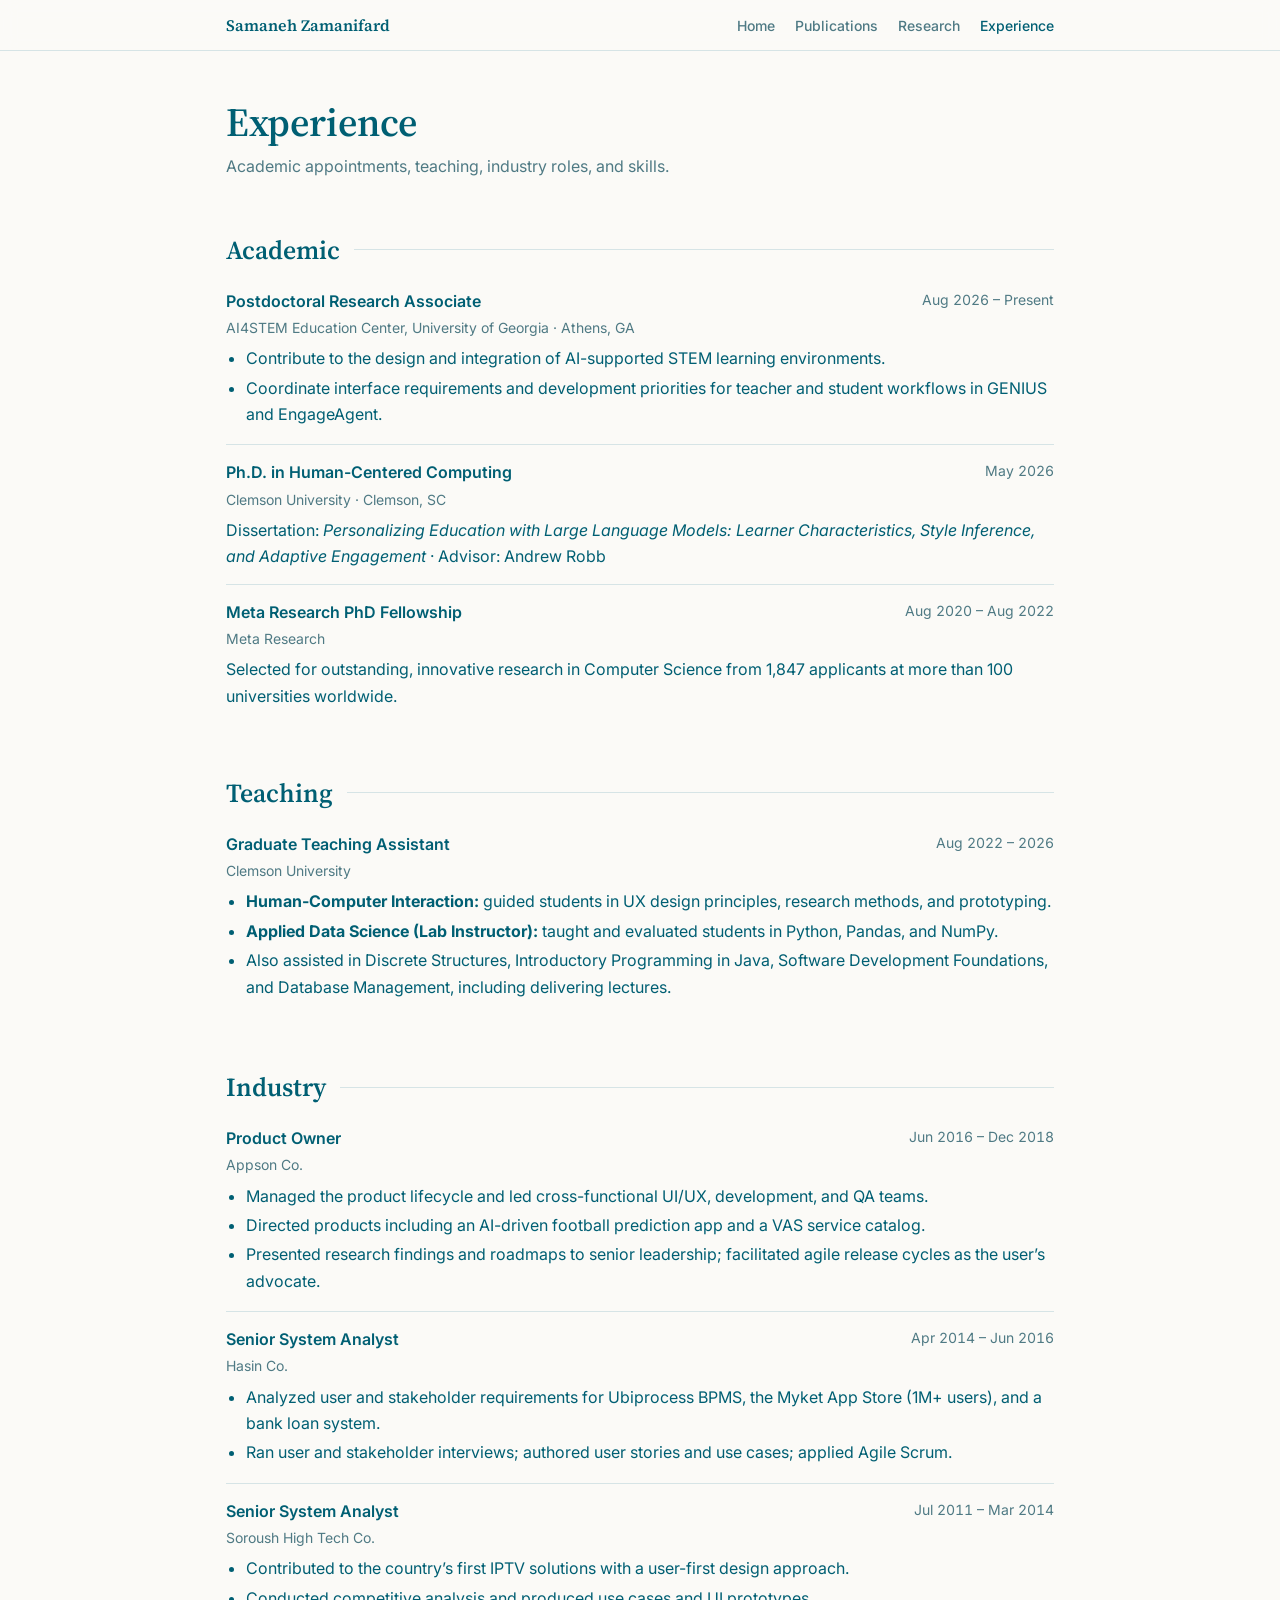
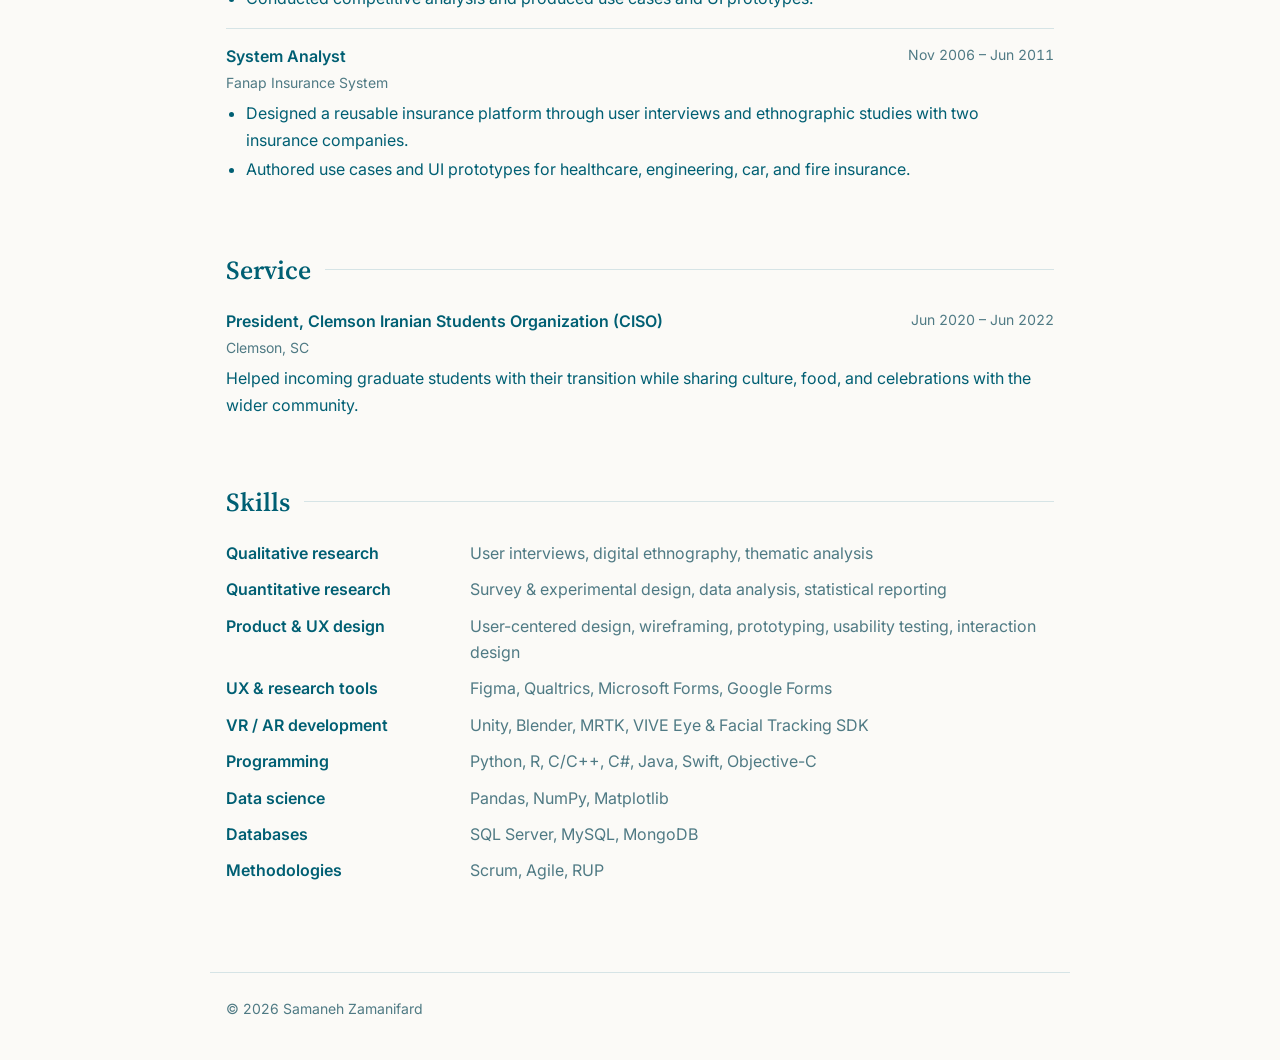
==== experience.html @ fe38f018 "Add files via upload" ====
<!doctype html>
<html lang="en">
<head>
<meta charset="utf-8">
<meta name="viewport" content="width=device-width, initial-scale=1">
<title>Experience · Samaneh Zamanifard</title>
<meta name="description" content="Academic, teaching, and industry experience of Samaneh Zamanifard.">
<link rel="preconnect" href="https://fonts.googleapis.com">
<link rel="preconnect" href="https://fonts.gstatic.com" crossorigin>
<link href="https://fonts.googleapis.com/css2?family=Source+Serif+4:opsz,wght@8..60,400;8..60,600&family=Inter:wght@400;500;600&display=swap" rel="stylesheet">
<link rel="stylesheet" href="style.css">
</head>
<body>

<nav>
  <div class="inner">
    <a class="brand" href="index.html">Samaneh Zamanifard</a>
    <a href="index.html">Home</a>
    <a href="publications.html">Publications</a>
    <a href="research.html">Research</a>
    <a class="active" href="experience.html">Experience</a>
  </div>
</nav>

<main>

  <header class="page-head">
    <h1>Experience</h1>
    <p>Academic appointments, teaching, industry roles, and skills.</p>
  </header>

  <section>
    <h2>Academic</h2>
    <div class="entry">
      <div class="entry-head"><h3>Postdoctoral Research Associate</h3><span class="date">Aug 2026 – Present</span></div>
      <div class="org">AI4STEM Education Center, University of Georgia · Athens, GA</div>
      <ul>
        <li>Contribute to the design and integration of AI-supported STEM learning environments.</li>
        <li>Coordinate interface requirements and development priorities for teacher and student workflows in GENIUS and EngageAgent.</li>
      </ul>
    </div>
    <div class="entry">
      <div class="entry-head"><h3>Ph.D. in Human-Centered Computing</h3><span class="date">May 2026</span></div>
      <div class="org">Clemson University · Clemson, SC</div>
      <p style="margin:4px 0 0">Dissertation: <em>Personalizing Education with Large Language Models: Learner Characteristics, Style Inference, and Adaptive Engagement</em> · Advisor: Andrew Robb</p>
    </div>
    <div class="entry">
      <div class="entry-head"><h3><a href="https://research.facebook.com/fellows/zamanifard-samaneh/" target="_blank" rel="noopener">Meta Research PhD Fellowship</a></h3><span class="date">Aug 2020 – Aug 2022</span></div>
      <div class="org">Meta Research</div>
      <p style="margin:4px 0 0">Selected for outstanding, innovative research in Computer Science from 1,847 applicants at more than 100 universities worldwide.</p>
    </div>
  </section>

  <section>
    <h2>Teaching</h2>
    <div class="entry">
      <div class="entry-head"><h3>Graduate Teaching Assistant</h3><span class="date">Aug 2022 – 2026</span></div>
      <div class="org">Clemson University</div>
      <ul>
        <li><strong>Human-Computer Interaction:</strong> guided students in UX design principles, research methods, and prototyping.</li>
        <li><strong>Applied Data Science (Lab Instructor):</strong> taught and evaluated students in Python, Pandas, and NumPy.</li>
        <li>Also assisted in Discrete Structures, Introductory Programming in Java, Software Development Foundations, and Database Management, including delivering lectures.</li>
      </ul>
    </div>
  </section>

  <section>
    <h2>Industry</h2>
    <div class="entry">
      <div class="entry-head"><h3>Product Owner</h3><span class="date">Jun 2016 – Dec 2018</span></div>
      <div class="org">Appson Co.</div>
      <ul>
        <li>Managed the product lifecycle and led cross-functional UI/UX, development, and QA teams.</li>
        <li>Directed products including an AI-driven football prediction app and a VAS service catalog.</li>
        <li>Presented research findings and roadmaps to senior leadership; facilitated agile release cycles as the user’s advocate.</li>
      </ul>
    </div>
    <div class="entry">
      <div class="entry-head"><h3>Senior System Analyst</h3><span class="date">Apr 2014 – Jun 2016</span></div>
      <div class="org">Hasin Co.</div>
      <ul>
        <li>Analyzed user and stakeholder requirements for Ubiprocess BPMS, the Myket App Store (1M+ users), and a bank loan system.</li>
        <li>Ran user and stakeholder interviews; authored user stories and use cases; applied Agile Scrum.</li>
      </ul>
    </div>
    <div class="entry">
      <div class="entry-head"><h3>Senior System Analyst</h3><span class="date">Jul 2011 – Mar 2014</span></div>
      <div class="org">Soroush High Tech Co.</div>
      <ul>
        <li>Contributed to the country’s first IPTV solutions with a user-first design approach.</li>
        <li>Conducted competitive analysis and produced use cases and UI prototypes.</li>
      </ul>
    </div>
    <div class="entry">
      <div class="entry-head"><h3>System Analyst</h3><span class="date">Nov 2006 – Jun 2011</span></div>
      <div class="org">Fanap Insurance System</div>
      <ul>
        <li>Designed a reusable insurance platform through user interviews and ethnographic studies with two insurance companies.</li>
        <li>Authored use cases and UI prototypes for healthcare, engineering, car, and fire insurance.</li>
      </ul>
    </div>
  </section>

  <section>
    <h2>Service</h2>
    <div class="entry">
      <div class="entry-head"><h3>President, Clemson Iranian Students Organization (CISO)</h3><span class="date">Jun 2020 – Jun 2022</span></div>
      <div class="org">Clemson, SC</div>
      <p style="margin:4px 0 0">Helped incoming graduate students with their transition while sharing culture, food, and celebrations with the wider community.</p>
    </div>
  </section>

  <section>
    <h2>Skills</h2>
    <dl class="skills">
      <dt>Qualitative research</dt><dd>User interviews, digital ethnography, thematic analysis</dd>
      <dt>Quantitative research</dt><dd>Survey &amp; experimental design, data analysis, statistical reporting</dd>
      <dt>Product &amp; UX design</dt><dd>User-centered design, wireframing, prototyping, usability testing, interaction design</dd>
      <dt>UX &amp; research tools</dt><dd>Figma, Qualtrics, Microsoft Forms, Google Forms</dd>
      <dt>VR / AR development</dt><dd>Unity, Blender, MRTK, VIVE Eye &amp; Facial Tracking SDK</dd>
      <dt>Programming</dt><dd>Python, R, C/C++, C#, Java, Swift, Objective-C</dd>
      <dt>Data science</dt><dd>Pandas, NumPy, Matplotlib</dd>
      <dt>Databases</dt><dd>SQL Server, MySQL, MongoDB</dd>
      <dt>Methodologies</dt><dd>Scrum, Agile, RUP</dd>
    </dl>
  </section>

</main>

<footer>© 2026 Samaneh Zamanifard</footer>

</body>
</html>
---- style.css ----
:root {
  --bg: #fbfaf7;
  --surface: #ffffff;
  --text: #005f73;
  --muted: #4f7a84;
  --line: #d6e4e6;
  --accent: #005f73;
  --accent-soft: #e2f0f2;
}
@media (prefers-color-scheme: dark) {
  :root:not([data-theme="light"]) {
    --bg: #0f1a1d;
    --surface: #152428;
    --text: #cde6ea;
    --muted: #8fb2b9;
    --line: #23393e;
    --accent: #6fc3cf;
    --accent-soft: #143238;
  }
}
:root[data-theme="dark"] {
  --bg: #0f1a1d;
  --surface: #152428;
  --text: #cde6ea;
  --muted: #8fb2b9;
  --line: #23393e;
  --accent: #6fc3cf;
  --accent-soft: #143238;
}

* { box-sizing: border-box; }
html { scroll-behavior: smooth; }
body {
  margin: 0;
  background: var(--bg);
  color: var(--text);
  font: 16px/1.65 "Inter", system-ui, -apple-system, sans-serif;
}
a { color: var(--accent); text-decoration: none; }
a:hover { text-decoration: underline; }

nav {
  position: sticky; top: 0; z-index: 10;
  background: color-mix(in srgb, var(--bg) 88%, transparent);
  backdrop-filter: blur(8px);
  border-bottom: 1px solid var(--line);
}
nav .inner {
  max-width: 860px; margin: 0 auto; padding: 12px 16px;
  display: flex; gap: 20px; align-items: center; overflow-x: auto;
  font-size: 14px; font-weight: 500;
}
nav .brand { font-family: "Source Serif 4", Georgia, serif; font-weight: 600; font-size: 16px; color: var(--text); margin-right: auto; white-space: nowrap; }
nav a:not(.brand) { color: var(--muted); white-space: nowrap; }
nav a:not(.brand):hover { color: var(--accent); text-decoration: none; }

main { max-width: 860px; margin: 0 auto; padding: 0 16px 80px; }

header.hero {
  display: grid; grid-template-columns: 160px 1fr; gap: 36px; align-items: center;
  padding: 56px 0 40px; border-bottom: 1px solid var(--line);
}
.photo {
  width: 160px; height: 160px; border-radius: 50%;
  background: var(--accent-soft); color: var(--accent);
  display: grid; place-items: center; object-fit: cover;
  font: 600 48px "Source Serif 4", Georgia, serif;
}
h1 { font: 600 40px/1.15 "Source Serif 4", Georgia, serif; margin: 0 0 6px; letter-spacing: -0.01em; }
.role { color: var(--muted); margin: 0 0 18px; }
.links { display: flex; flex-wrap: wrap; gap: 10px; }
.links a {
  border: 1px solid var(--line); background: var(--surface);
  padding: 6px 14px; border-radius: 999px; font-size: 14px; font-weight: 500;
}
.links a:hover { border-color: var(--accent); text-decoration: none; }

section { padding: 44px 0 8px; scroll-margin-top: 56px; }
h2 {
  font: 600 26px "Source Serif 4", Georgia, serif; margin: 0 0 20px;
  display: flex; align-items: center; gap: 14px;
}
h2::after { content: ""; flex: 1; height: 1px; background: var(--line); }
h3 { font-size: 16px; font-weight: 600; margin: 0; }

.tags { display: flex; flex-wrap: wrap; gap: 8px; margin-top: 18px; padding: 0; list-style: none; }
.tags li { background: var(--accent-soft); color: var(--accent); padding: 4px 12px; border-radius: 6px; font-size: 14px; font-weight: 500; }

.entry { padding: 14px 0; border-top: 1px solid var(--line); }
.entry:first-of-type { border-top: 0; padding-top: 0; }
.entry-head { display: flex; justify-content: space-between; gap: 16px; flex-wrap: wrap; }
.date { color: var(--muted); font-size: 14px; white-space: nowrap; font-variant-numeric: tabular-nums; }
.org { color: var(--muted); font-size: 14px; margin: 2px 0 6px; }
.entry ul { margin: 6px 0 0; padding-left: 20px; }
.entry li { margin: 3px 0; }

ol.pubs { list-style: none; padding: 0; margin: 0; counter-reset: pub; }
ol.pubs li {
  counter-increment: pub; position: relative;
  padding: 12px 0 12px 52px; border-top: 1px solid var(--line);
}
ol.pubs li:first-child { border-top: 0; }
ol.pubs li::before {
  content: counter(pub); position: absolute; left: 0; top: 12px;
  width: 36px; text-align: right; color: var(--muted); font-size: 14px; font-variant-numeric: tabular-nums;
}
.pub-title { font-weight: 600; }
.venue { font-style: italic; color: var(--muted); }
.me { font-weight: 600; text-decoration: underline; text-decoration-color: var(--accent); text-underline-offset: 3px; }
.badge { display: inline-block; font-size: 12px; font-weight: 600; padding: 1px 8px; border-radius: 4px; background: var(--accent-soft); color: var(--accent); margin-left: 6px; vertical-align: 1px; }
.pub-year { color: var(--muted); font-size: 14px; font-weight: 600; margin: 22px 0 4px; }
.pub-year:first-child { margin-top: 0; }

dl.skills { display: grid; grid-template-columns: 220px 1fr; gap: 10px 24px; margin: 0; }
dl.skills dt { font-weight: 600; }
dl.skills dd { margin: 0; color: var(--muted); }

footer { max-width: 860px; margin: 0 auto; padding: 24px 16px 40px; border-top: 1px solid var(--line); color: var(--muted); font-size: 14px; }

@media (max-width: 640px) {
  header.hero { grid-template-columns: 1fr; gap: 20px; padding-top: 36px; text-align: left; }
  .photo { width: 112px; height: 112px; font-size: 36px; }
  h1 { font-size: 32px; }
  dl.skills { grid-template-columns: 1fr; gap: 2px; }
  dl.skills dd { margin-bottom: 10px; }
  ol.pubs li { padding-left: 36px; }
  ol.pubs li::before { width: 24px; }
}

/* Multi-page additions */
nav a.active { color: var(--accent); }
.page-head { padding: 48px 0 8px; }
.page-head h1 { margin-bottom: 8px; }
.page-head p { color: var(--muted); margin: 0; }
.photo-wrap { position: relative; width: 160px; height: 160px; }
.photo-wrap img { position: absolute; inset: 0; width: 100%; height: 100%; border-radius: 50%; object-fit: cover; }
.contact-grid { display: grid; grid-template-columns: repeat(auto-fit, minmax(220px, 1fr)); gap: 12px; }
.contact-card {
  display: block; background: var(--surface); border: 1px solid var(--line);
  border-radius: 10px; padding: 14px 16px; color: var(--text);
}
.contact-card:hover { border-color: var(--accent); text-decoration: none; }
.contact-card strong { display: block; font-size: 14px; color: var(--accent); }
.contact-card span { font-size: 14px; color: var(--muted); word-break: break-all; }
.next-links { display: grid; grid-template-columns: repeat(auto-fit, minmax(200px, 1fr)); gap: 12px; }
.next-links a { background: var(--surface); border: 1px solid var(--line); border-radius: 10px; padding: 16px; color: var(--text); }
.next-links a:hover { border-color: var(--accent); text-decoration: none; }
.next-links a strong { display: block; font-family: "Source Serif 4", Georgia, serif; font-size: 18px; margin-bottom: 2px; }
.next-links a span { font-size: 14px; color: var(--muted); }
@media (max-width: 640px) {
  .photo-wrap { width: 112px; height: 112px; }
}

/* Links inside text stay visible now that text and links share the teal color */
main p a, main li a, .venue a { text-decoration: underline; text-underline-offset: 3px; text-decoration-thickness: 1px; }
.pub-title, h3 { color: var(--text); }

/* Home page: large photo beside About Me */
.intro {
  display: grid; grid-template-columns: 300px 1fr; gap: 44px; align-items: start;
  padding: 56px 0 40px; border-bottom: 1px solid var(--line);
}
.intro-photo { position: relative; width: 300px; aspect-ratio: 1; border-radius: 50%; overflow: hidden; background: var(--accent-soft); }
.intro-photo .initials { position: absolute; inset: 0; display: grid; place-items: center; color: var(--accent); font: 600 72px "Source Serif 4", Georgia, serif; }
.intro-photo img { position: absolute; inset: 0; width: 100%; height: 100%; object-fit: cover; }
.intro h1 { margin-bottom: 4px; }
.intro .role { margin-bottom: 16px; }
.intro .links { margin-bottom: 24px; }
.intro h2 { margin-bottom: 12px; }
@media (max-width: 720px) {
  .intro { grid-template-columns: 1fr; gap: 24px; padding-top: 32px; }
  .intro-photo { width: min(240px, 100%); }
}

/* Home page: contact icons */
.icon-links { display: flex; gap: 12px; margin-bottom: 24px; }
.icon-links a {
  display: grid; place-items: center; width: 44px; height: 44px; border-radius: 50%;
  background: var(--accent-soft); color: var(--accent);
  transition: background .15s, color .15s;
}
.icon-links a:hover { background: var(--accent); color: var(--bg); }
.icon-links svg { width: 20px; height: 20px; }

/* Home page: no rule line beside the Research Interests heading */
#interests h2::after { display: none; }
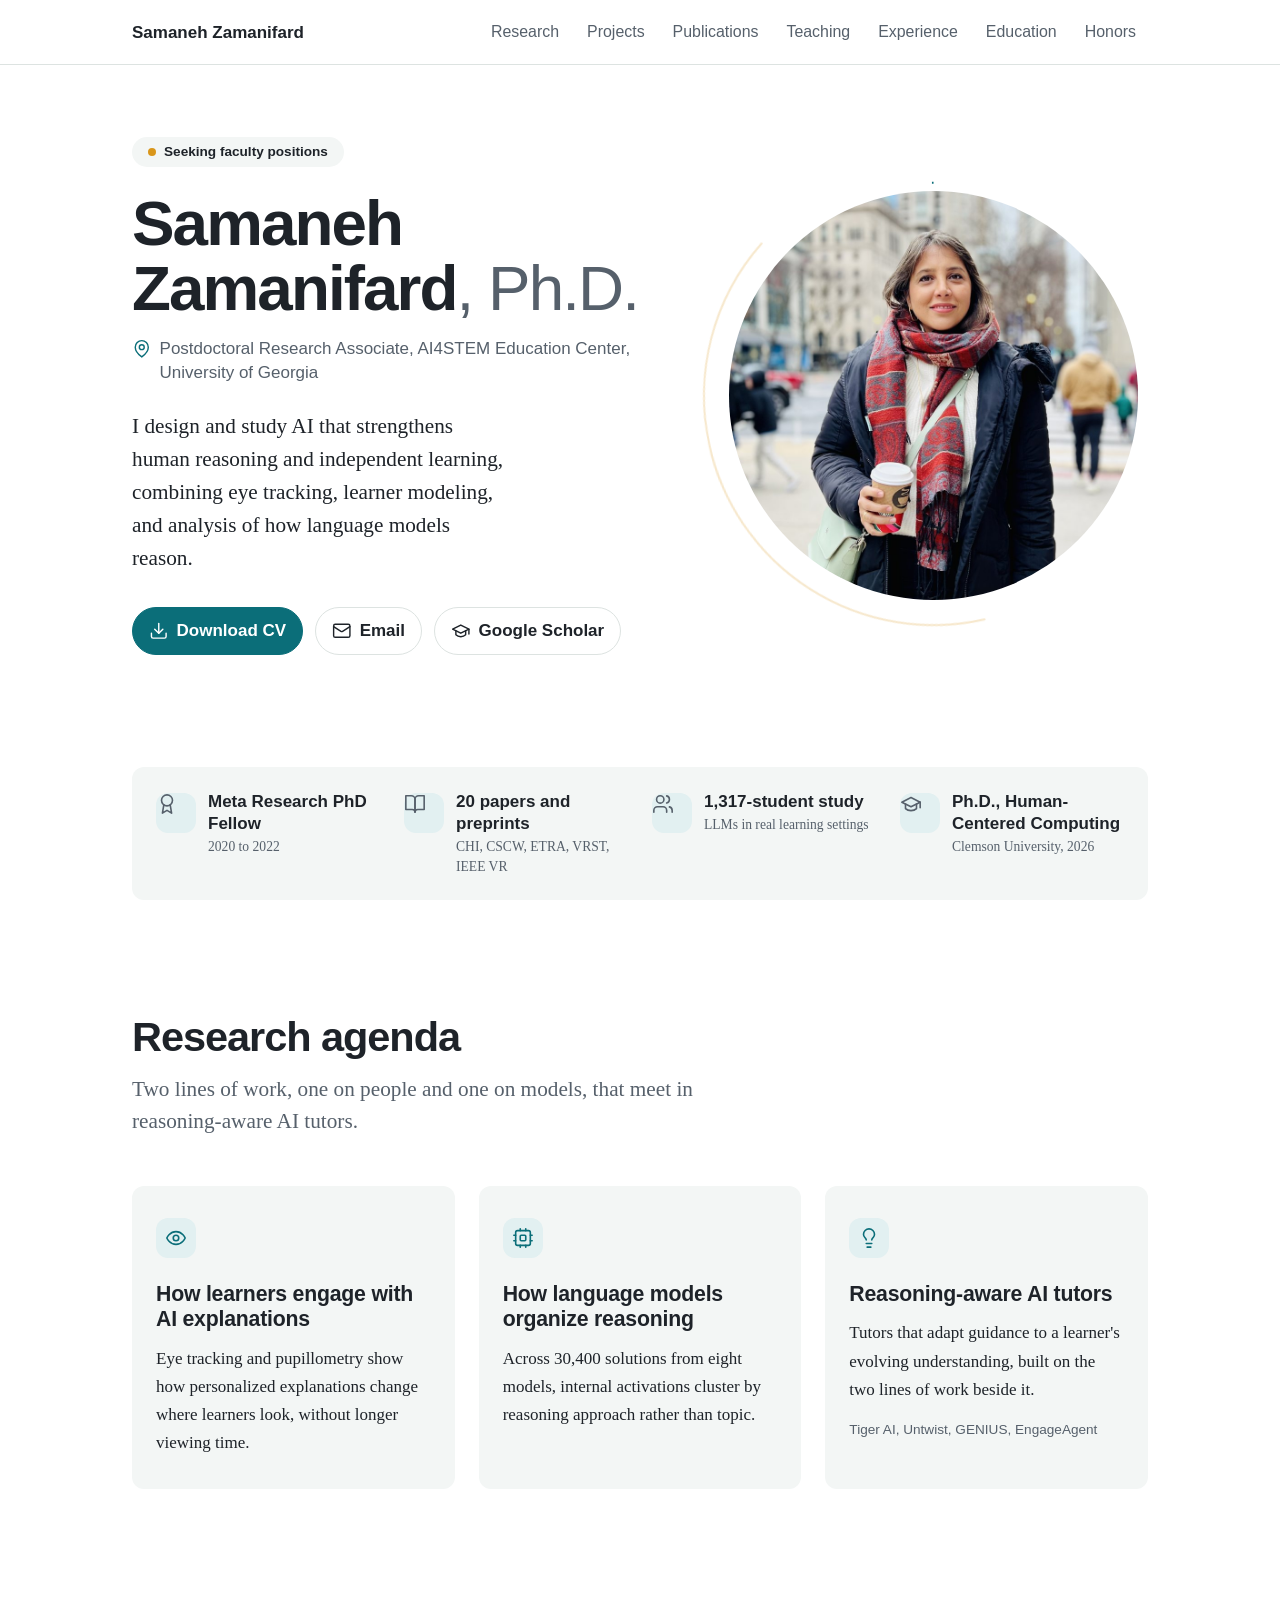
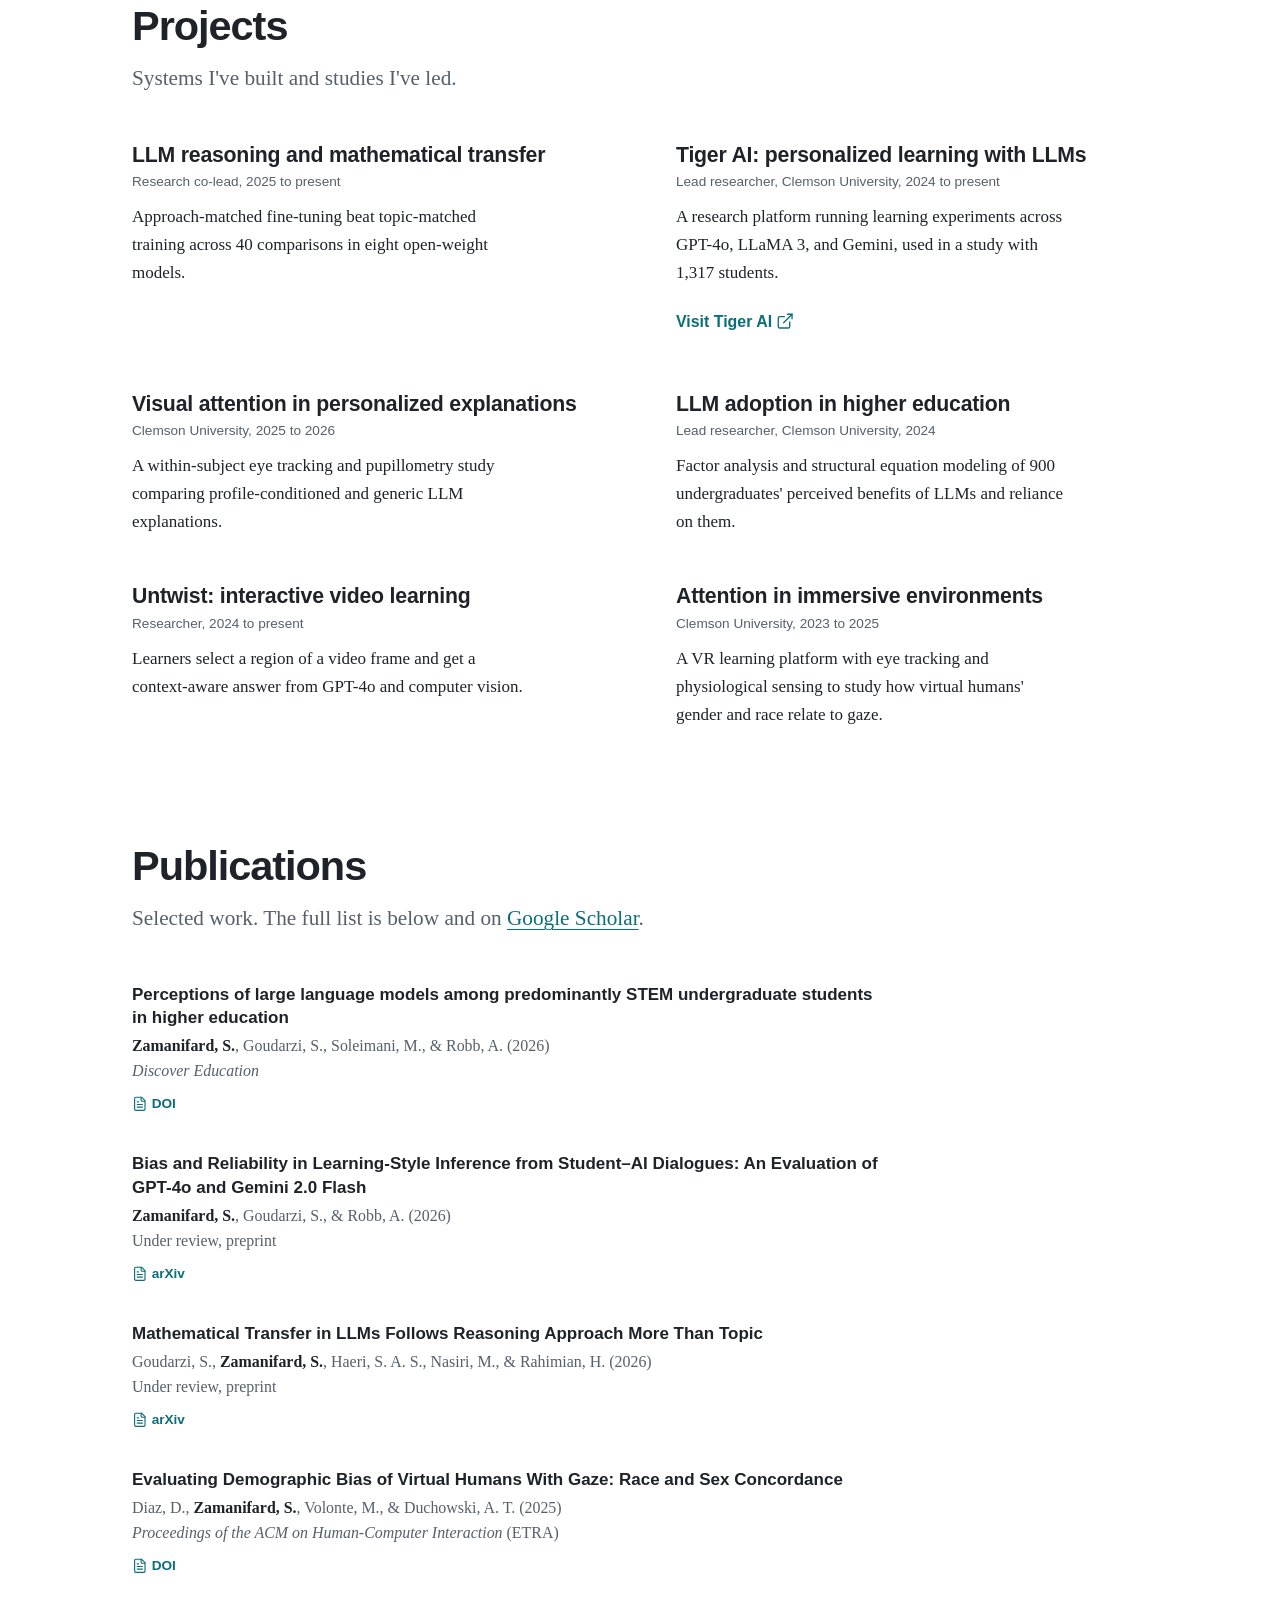
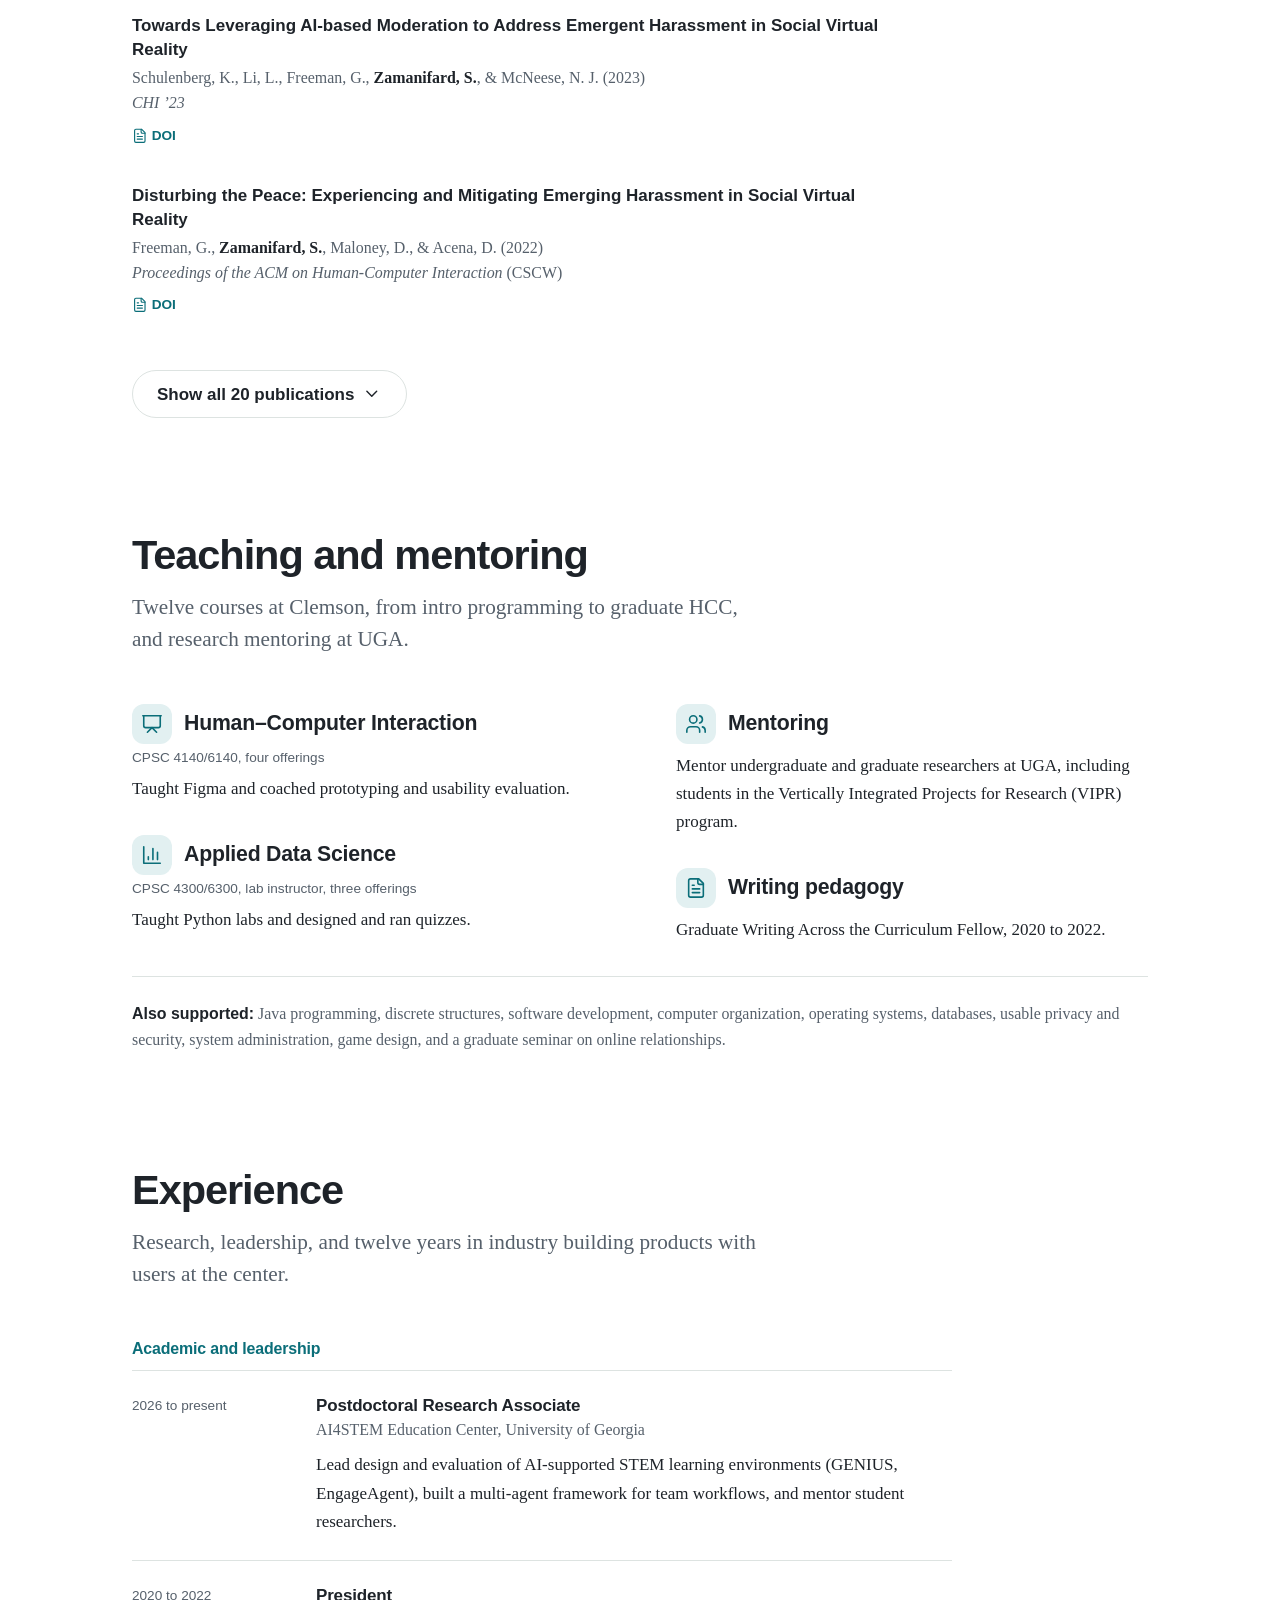
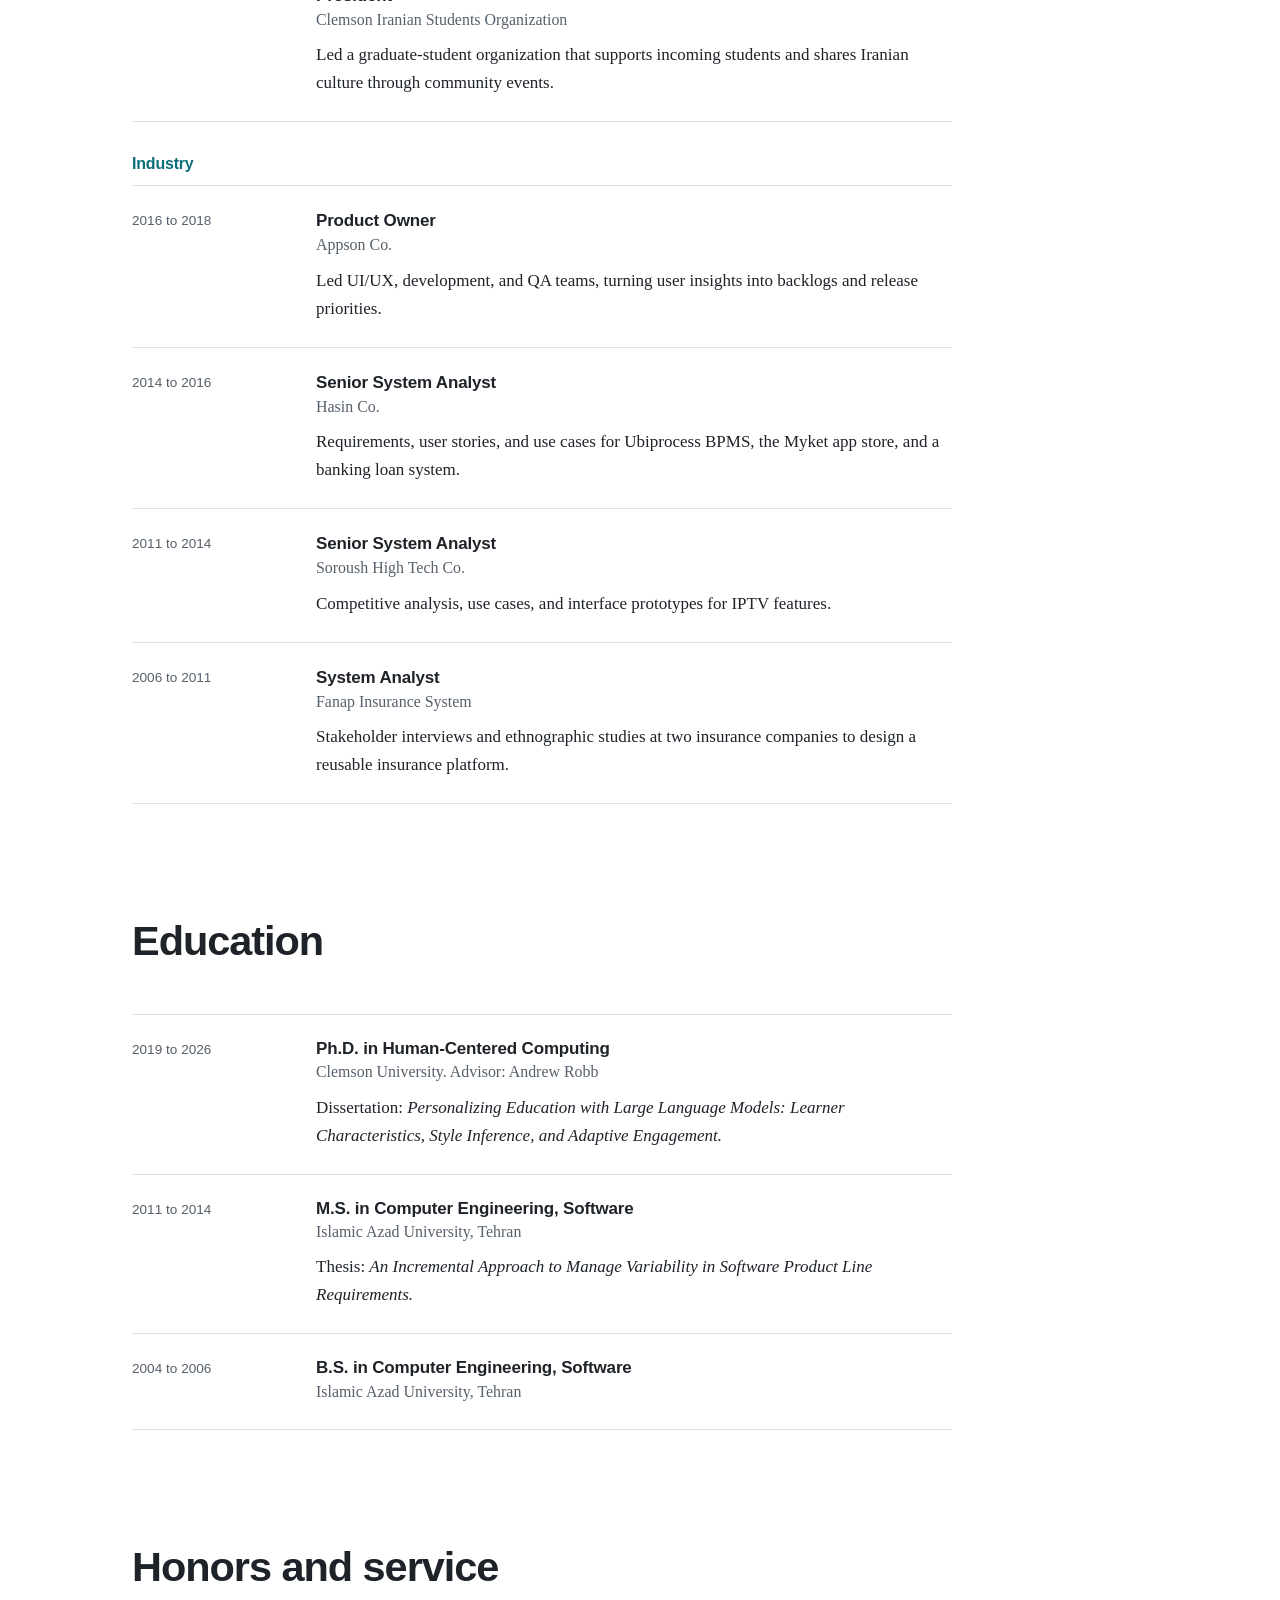
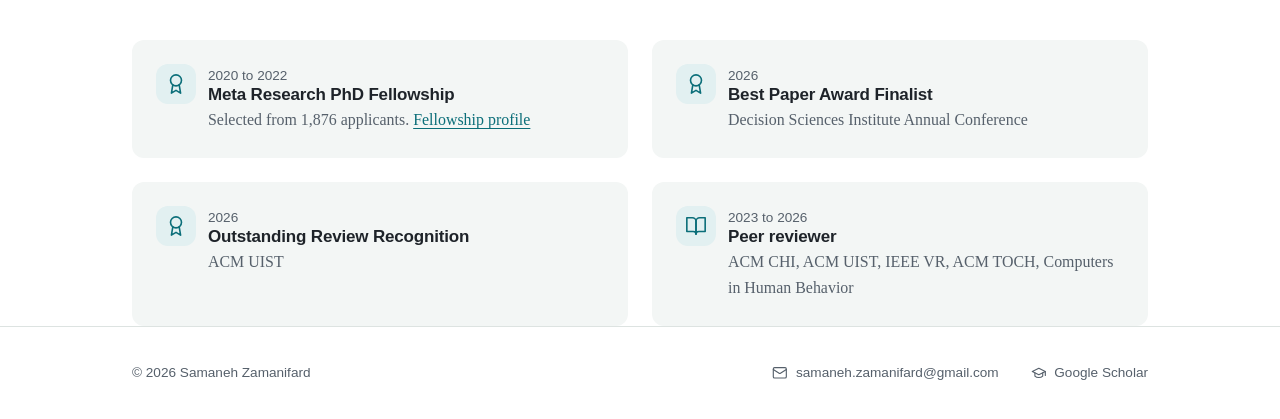
==== commit c4fb677b: "Remove internal files and restore links to old pages - Remove DESIGN.md and .DS_Store from the publi" ====
--- a/experience.html
+++ b/experience.html
@@ -1,133 +1,12 @@
 <!doctype html>
 <html lang="en">
 <head>
-<meta charset="utf-8">
-<meta name="viewport" content="width=device-width, initial-scale=1">
-<title>Experience · Samaneh Zamanifard</title>
-<meta name="description" content="Academic, teaching, and industry experience of Samaneh Zamanifard.">
-<link rel="preconnect" href="https://fonts.googleapis.com">
-<link rel="preconnect" href="https://fonts.gstatic.com" crossorigin>
-<link href="https://fonts.googleapis.com/css2?family=Source+Serif+4:opsz,wght@8..60,400;8..60,600&family=Inter:wght@400;500;600&display=swap" rel="stylesheet">
-<link rel="stylesheet" href="style.css">
+  <meta charset="utf-8">
+  <title>Samaneh Zamanifard, Ph.D.</title>
+  <meta http-equiv="refresh" content="0; url=./#experience">
+  <link rel="canonical" href="https://samanehzamanifard.github.io/#experience">
 </head>
 <body>
-
-<nav>
-  <div class="inner">
-    <a class="brand" href="index.html">Samaneh Zamanifard</a>
-    <a href="index.html">Home</a>
-    <a href="publications.html">Publications</a>
-    <a href="research.html">Research</a>
-    <a class="active" href="experience.html">Experience</a>
-  </div>
-</nav>
-
-<main>
-
-  <header class="page-head">
-    <h1>Experience</h1>
-    <p>Academic appointments, teaching, industry roles, and skills.</p>
-  </header>
-
-  <section>
-    <h2>Academic</h2>
-    <div class="entry">
-      <div class="entry-head"><h3>Postdoctoral Research Associate</h3><span class="date">Aug 2026 – Present</span></div>
-      <div class="org">AI4STEM Education Center, University of Georgia · Athens, GA</div>
-      <ul>
-        <li>Contribute to the design and integration of AI-supported STEM learning environments.</li>
-        <li>Coordinate interface requirements and development priorities for teacher and student workflows in GENIUS and EngageAgent.</li>
-      </ul>
-    </div>
-    <div class="entry">
-      <div class="entry-head"><h3>Ph.D. in Human-Centered Computing</h3><span class="date">May 2026</span></div>
-      <div class="org">Clemson University · Clemson, SC</div>
-      <p style="margin:4px 0 0">Dissertation: <em>Personalizing Education with Large Language Models: Learner Characteristics, Style Inference, and Adaptive Engagement</em> · Advisor: Andrew Robb</p>
-    </div>
-    <div class="entry">
-      <div class="entry-head"><h3><a href="https://research.facebook.com/fellows/zamanifard-samaneh/" target="_blank" rel="noopener">Meta Research PhD Fellowship</a></h3><span class="date">Aug 2020 – Aug 2022</span></div>
-      <div class="org">Meta Research</div>
-      <p style="margin:4px 0 0">Selected for outstanding, innovative research in Computer Science from 1,847 applicants at more than 100 universities worldwide.</p>
-    </div>
-  </section>
-
-  <section>
-    <h2>Teaching</h2>
-    <div class="entry">
-      <div class="entry-head"><h3>Graduate Teaching Assistant</h3><span class="date">Aug 2022 – 2026</span></div>
-      <div class="org">Clemson University</div>
-      <ul>
-        <li><strong>Human-Computer Interaction:</strong> guided students in UX design principles, research methods, and prototyping.</li>
-        <li><strong>Applied Data Science (Lab Instructor):</strong> taught and evaluated students in Python, Pandas, and NumPy.</li>
-        <li>Also assisted in Discrete Structures, Introductory Programming in Java, Software Development Foundations, and Database Management, including delivering lectures.</li>
-      </ul>
-    </div>
-  </section>
-
-  <section>
-    <h2>Industry</h2>
-    <div class="entry">
-      <div class="entry-head"><h3>Product Owner</h3><span class="date">Jun 2016 – Dec 2018</span></div>
-      <div class="org">Appson Co.</div>
-      <ul>
-        <li>Managed the product lifecycle and led cross-functional UI/UX, development, and QA teams.</li>
-        <li>Directed products including an AI-driven football prediction app and a VAS service catalog.</li>
-        <li>Presented research findings and roadmaps to senior leadership; facilitated agile release cycles as the user’s advocate.</li>
-      </ul>
-    </div>
-    <div class="entry">
-      <div class="entry-head"><h3>Senior System Analyst</h3><span class="date">Apr 2014 – Jun 2016</span></div>
-      <div class="org">Hasin Co.</div>
-      <ul>
-        <li>Analyzed user and stakeholder requirements for Ubiprocess BPMS, the Myket App Store (1M+ users), and a bank loan system.</li>
-        <li>Ran user and stakeholder interviews; authored user stories and use cases; applied Agile Scrum.</li>
-      </ul>
-    </div>
-    <div class="entry">
-      <div class="entry-head"><h3>Senior System Analyst</h3><span class="date">Jul 2011 – Mar 2014</span></div>
-      <div class="org">Soroush High Tech Co.</div>
-      <ul>
-        <li>Contributed to the country’s first IPTV solutions with a user-first design approach.</li>
-        <li>Conducted competitive analysis and produced use cases and UI prototypes.</li>
-      </ul>
-    </div>
-    <div class="entry">
-      <div class="entry-head"><h3>System Analyst</h3><span class="date">Nov 2006 – Jun 2011</span></div>
-      <div class="org">Fanap Insurance System</div>
-      <ul>
-        <li>Designed a reusable insurance platform through user interviews and ethnographic studies with two insurance companies.</li>
-        <li>Authored use cases and UI prototypes for healthcare, engineering, car, and fire insurance.</li>
-      </ul>
-    </div>
-  </section>
-
-  <section>
-    <h2>Service</h2>
-    <div class="entry">
-      <div class="entry-head"><h3>President, Clemson Iranian Students Organization (CISO)</h3><span class="date">Jun 2020 – Jun 2022</span></div>
-      <div class="org">Clemson, SC</div>
-      <p style="margin:4px 0 0">Helped incoming graduate students with their transition while sharing culture, food, and celebrations with the wider community.</p>
-    </div>
-  </section>
-
-  <section>
-    <h2>Skills</h2>
-    <dl class="skills">
-      <dt>Qualitative research</dt><dd>User interviews, digital ethnography, thematic analysis</dd>
-      <dt>Quantitative research</dt><dd>Survey &amp; experimental design, data analysis, statistical reporting</dd>
-      <dt>Product &amp; UX design</dt><dd>User-centered design, wireframing, prototyping, usability testing, interaction design</dd>
-      <dt>UX &amp; research tools</dt><dd>Figma, Qualtrics, Microsoft Forms, Google Forms</dd>
-      <dt>VR / AR development</dt><dd>Unity, Blender, MRTK, VIVE Eye &amp; Facial Tracking SDK</dd>
-      <dt>Programming</dt><dd>Python, R, C/C++, C#, Java, Swift, Objective-C</dd>
-      <dt>Data science</dt><dd>Pandas, NumPy, Matplotlib</dd>
-      <dt>Databases</dt><dd>SQL Server, MySQL, MongoDB</dd>
-      <dt>Methodologies</dt><dd>Scrum, Agile, RUP</dd>
-    </dl>
-  </section>
-
-</main>
-
-<footer>© 2026 Samaneh Zamanifard</footer>
-
+  <p>This page has moved to <a href="./#experience">samanehzamanifard.github.io/#experience</a>.</p>
 </body>
 </html>
